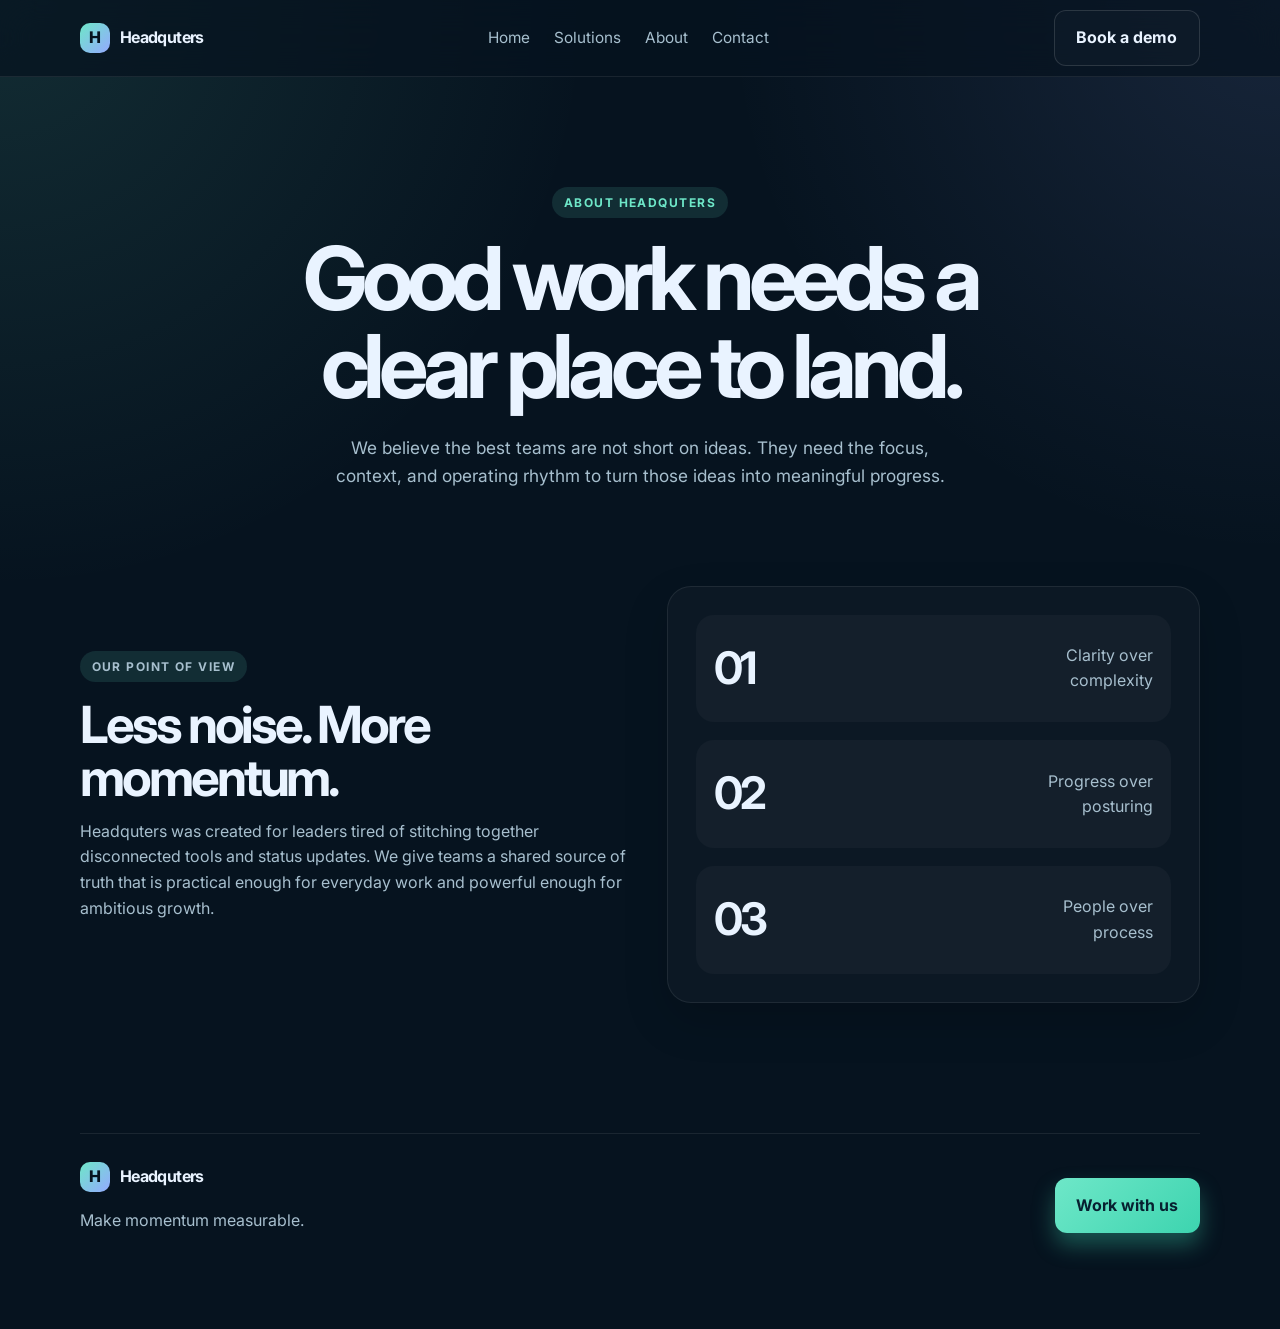
==== about.html @ bdb1400e "Build multi-page Headquters website Co-authored-by: Copilot App <223556219+Copilot@users.noreply.git" ====
<!DOCTYPE html>
<html lang="en">
  <head>
    <meta charset="UTF-8" />
    <meta name="viewport" content="width=device-width, initial-scale=1.0" />
    <meta name="description" content="Learn why Headquters exists and how we help ambitious teams create momentum." />
    <title>About | Headquters</title>
    <link rel="preconnect" href="https://fonts.googleapis.com" />
    <link rel="preconnect" href="https://fonts.gstatic.com" crossorigin />
    <link href="https://fonts.googleapis.com/css2?family=Inter:wght@400;500;600;700;800;900&display=swap" rel="stylesheet" />
    <link rel="stylesheet" href="styles.css" />
  </head>
  <body>
    <header class="site-header"><div class="container nav-wrap"><a class="brand" href="index.html"><span class="brand-mark">H</span><span>Headquters</span></a><nav class="main-nav" aria-label="Main navigation"><a href="index.html">Home</a><a href="solutions.html">Solutions</a><a href="about.html" aria-current="page">About</a><a href="contact.html">Contact</a></nav><a class="button button-ghost" href="contact.html">Book a demo</a></div></header>
    <main>
      <section class="page-hero"><div class="container narrow"><p class="eyebrow">About Headquters</p><h1>Good work needs a clear place to land.</h1><p class="lead">We believe the best teams are not short on ideas. They need the focus, context, and operating rhythm to turn those ideas into meaningful progress.</p></div></section>
      <section class="results page-section"><div class="container results-grid"><div class="results-copy"><p class="eyebrow">Our point of view</p><h2>Less noise. More momentum.</h2><p>Headquters was created for leaders tired of stitching together disconnected tools and status updates. We give teams a shared source of truth that is practical enough for everyday work and powerful enough for ambitious growth.</p></div><div class="metrics-panel reveal"><div class="metric"><strong>01</strong><span>Clarity over complexity</span></div><div class="metric"><strong>02</strong><span>Progress over posturing</span></div><div class="metric"><strong>03</strong><span>People over process</span></div></div></div></section>
    </main>
    <footer class="site-footer"><div class="container footer-wrap"><div><a class="brand" href="index.html"><span class="brand-mark">H</span><span>Headquters</span></a><p>Make momentum measurable.</p></div><a class="button button-primary" href="contact.html">Work with us</a></div></footer>
    <script src="script.js"></script>
  </body>
</html>
---- styles.css ----
:root {
  --bg: #06131f;
  --bg-soft: #0b1d2d;
  --panel: rgba(16, 30, 42, 0.84);
  --panel-strong: #112637;
  --card: #f4f8ff;
  --card-2: #eaf3ff;
  --text: #e9f3ff;
  --muted: #a7bfce;
  --primary: #6ee7c8;
  --primary-strong: #3dd4af;
  --accent: #94a9ff;
  --shadow: 0 22px 80px rgba(4, 10, 18, 0.5);
}

* {
  box-sizing: border-box;
}

html {
  scroll-behavior: smooth;
}

body {
  margin: 0;
  font-family: "Inter", sans-serif;
  background:
    radial-gradient(circle at top left, rgba(110, 231, 200, 0.12), transparent 32%),
    radial-gradient(circle at top right, rgba(148, 169, 255, 0.12), transparent 30%),
    var(--bg);
  color: var(--text);
  line-height: 1.6;
}

a {
  color: inherit;
  text-decoration: none;
}

img {
  max-width: 100%;
  display: block;
}

.container {
  width: min(1120px, calc(100% - 32px));
  margin: 0 auto;
}

.site-header {
  position: sticky;
  top: 0;
  z-index: 10;
  backdrop-filter: blur(18px);
  background: rgba(6, 19, 31, 0.72);
  border-bottom: 1px solid rgba(255, 255, 255, 0.08);
}

.nav-wrap {
  display: flex;
  align-items: center;
  justify-content: space-between;
  min-height: 76px;
  gap: 20px;
}

.brand {
  display: inline-flex;
  align-items: center;
  gap: 10px;
  font-weight: 700;
  letter-spacing: -0.04em;
}

.brand-mark {
  display: grid;
  place-items: center;
  width: 30px;
  height: 30px;
  border-radius: 10px;
  background: linear-gradient(135deg, var(--primary), var(--accent));
  color: var(--bg);
  font-weight: 800;
}

.main-nav {
  display: flex;
  align-items: center;
  gap: 24px;
  color: var(--muted);
  font-size: 0.96rem;
}

.main-nav a:hover,
.main-nav a:focus-visible {
  color: var(--text);
}

.button {
  display: inline-flex;
  align-items: center;
  justify-content: center;
  border-radius: 12px;
  padding: 0.9rem 1.35rem;
  font-weight: 700;
  transition: transform 0.2s ease, box-shadow 0.2s ease;
}

.button:hover,
.button:focus-visible {
  transform: translateY(-1px);
}

.button-primary {
  background: linear-gradient(135deg, var(--primary), var(--primary-strong));
  color: #072030;
  box-shadow: 0 12px 22px rgba(61, 212, 175, 0.35);
}

.button-secondary,
.button-ghost {
  border: 1px solid rgba(255, 255, 255, 0.13);
  background: rgba(255, 255, 255, 0.02);
  color: var(--text);
}

.hero {
  padding: 90px 0 52px;
}

.hero-grid {
  display: grid;
  grid-template-columns: 1.08fr 0.92fr;
  align-items: center;
  gap: 40px;
}

.eyebrow {
  display: inline-block;
  margin: 0 0 16px;
  border-radius: 999px;
  padding: 0.38rem 0.72rem;
  background: rgba(110, 231, 200, 0.12);
  color: var(--primary);
  font-size: 0.75rem;
  font-weight: 700;
  text-transform: uppercase;
  letter-spacing: 0.12em;
}

.hero-copy h1,
.section-heading h2,
.results-copy h2 {
  margin: 0;
  line-height: 1.02;
  letter-spacing: -0.06em;
}

.hero-copy h1 {
  max-width: 620px;
  font-size: clamp(3.1rem, 6vw, 5rem);
}

.lead {
  max-width: 620px;
  margin-top: 22px;
  color: var(--muted);
  font-size: 1.08rem;
}

.hero-actions {
  display: flex;
  flex-wrap: wrap;
  gap: 16px;
  margin-top: 30px;
}

.social-proof {
  display: flex;
  flex-wrap: wrap;
  gap: 20px;
  margin: 28px 0 0;
  padding: 0;
  list-style: none;
  color: var(--muted);
  font-size: 0.9rem;
}

.hero-visual {
  position: relative;
  display: grid;
  place-items: center;
  min-height: 520px;
}

.dashboard-card {
  position: relative;
  width: min(100%, 560px);
  padding: 18px 18px 12px;
  border: 1px solid rgba(255, 255, 255, 0.08);
  border-radius: 26px;
  background: linear-gradient(180deg, rgba(14, 26, 36, 0.58), rgba(8, 18, 28, 0.96));
  box-shadow: var(--shadow);
}

.card-header {
  display: flex;
  gap: 8px;
  padding: 4px 10px 16px;
}

.dot {
  display: inline-block;
  width: 11px;
  aspect-ratio: 1;
  border-radius: 50%;
}

.dot.red { background: #ff6b6b; }
.dot.amber { background: #f7c948; }
.dot.green { background: #53d18d; }

.chart-panel {
  padding: 20px 12px 18px;
  border-radius: 18px;
  background: rgba(255, 255, 255, 0.02);
}

.chart-bars {
  display: grid;
  grid-template-columns: repeat(6, minmax(0, 1fr));
  align-items: end;
  gap: 12px;
  height: 220px;
}

.chart-bars span {
  display: block;
  border-radius: 14px 14px 6px 6px;
  height: var(--h);
  background: linear-gradient(180deg, var(--primary), var(--accent));
  box-shadow: inset 0 1px 0 rgba(255, 255, 255, 0.25);
}

.stat-row {
  display: grid;
  grid-template-columns: repeat(2, minmax(0, 1fr));
  gap: 12px;
  padding: 16px 2px 8px;
}

.mini-stat {
  padding: 14px 16px;
  border-radius: 16px;
  background: rgba(255, 255, 255, 0.04);
}

.mini-stat.accent {
  background: rgba(110, 231, 200, 0.1);
}

.label {
  display: block;
  color: var(--muted);
  font-size: 0.74rem;
  margin-bottom: 6px;
}

.mini-stat strong {
  font-size: 1.1rem;
}

.floating-card {
  position: absolute;
  padding: 16px 18px;
  border: 1px solid rgba(255, 255, 255, 0.08);
  border-radius: 18px;
  background: rgba(10, 20, 30, 0.88);
  box-shadow: var(--shadow);
}

.floating-card p {
  margin: 0 0 4px;
  color: var(--muted);
  font-size: 0.8rem;
}

.floating-card strong {
  font-size: 1.04rem;
}

.insight-card {
  left: 10px;
  bottom: 70px;
}

.task-card {
  right: 14px;
  top: 90px;
}

.features,
.results,
.pricing {
  padding: 64px 0 12px;
}

.section-heading {
  max-width: 690px;
  margin: 0 auto 30px;
  text-align: center;
}

.section-heading h2,
.results-copy h2 {
  font-size: clamp(2.4rem, 4vw, 3.5rem);
}

.feature-grid,
.pricing-grid {
  display: grid;
  grid-template-columns: repeat(3, minmax(0, 1fr));
  gap: 24px;
}

.feature-card,
.price-card,
.metrics-panel {
  border: 1px solid rgba(255, 255, 255, 0.08);
  border-radius: 24px;
  background: rgba(14, 27, 38, 0.8);
  box-shadow: 0 18px 45px rgba(0, 0, 0, 0.16);
}

.feature-card {
  padding: 28px;
}

.icon {
  display: inline-flex;
  align-items: center;
  justify-content: center;
  width: 52px;
  height: 52px;
  border-radius: 16px;
  background: rgba(110, 231, 200, 0.1);
  color: var(--primary);
  font-weight: 800;
}

.feature-card h3 {
  margin: 18px 0 12px;
  font-size: 1.45rem;
}

.feature-card p,
.price-card ul,
.results-copy p,
.site-footer p {
  color: var(--muted);
}

.results-grid {
  display: grid;
  grid-template-columns: 1.02fr 0.98fr;
  gap: 32px;
  align-items: center;
}

.check-list {
  margin: 24px 0 0;
  padding: 0;
  list-style: none;
  display: grid;
  gap: 14px;
  color: var(--text);
}

.check-list li {
  position: relative;
  padding-left: 28px;
}

.check-list li::before {
  content: "✓";
  position: absolute;
  left: 0;
  color: var(--primary);
  font-weight: 800;
}

.metrics-panel {
  display: grid;
  gap: 18px;
  padding: 28px;
}

.metric {
  display: flex;
  align-items: center;
  justify-content: space-between;
  gap: 18px;
  padding: 18px 18px;
  border-radius: 18px;
  background: rgba(255, 255, 255, 0.03);
}

.metric strong {
  font-size: clamp(2rem, 4vw, 2.8rem);
  letter-spacing: -0.06em;
}

.metric span {
  color: var(--muted);
  max-width: 140px;
  text-align: right;
}

.price-card {
  padding: 30px 24px 26px;
}

.price-card.featured {
  background: linear-gradient(180deg, rgba(110, 231, 200, 0.08), rgba(18, 36, 49, 0.9));
  border-color: rgba(110, 231, 200, 0.45);
}

.plan-name {
  margin: 0;
  color: var(--muted);
  font-weight: 700;
  text-transform: uppercase;
  letter-spacing: 0.08em;
  font-size: 0.72rem;
}

.price {
  display: flex;
  align-items: end;
  gap: 8px;
  margin: 16px 0 18px;
  font-size: 1rem;
}

.price span {
  font-size: 2.5rem;
  font-weight: 800;
  letter-spacing: -0.08em;
}

.price-card ul {
  margin: 0 0 24px;
  padding-left: 18px;
  display: grid;
  gap: 10px;
}

.site-footer {
  padding: 50px 0 80px;
}

.page-hero {
  padding: 110px 0 72px;
  text-align: center;
}

.narrow {
  max-width: 780px;
}

.page-hero h1 {
  margin: 0;
  font-size: clamp(3rem, 7vw, 5.5rem);
  line-height: 1;
  letter-spacing: -0.07em;
}

.page-hero .lead {
  margin: 24px auto 0;
}

.page-section {
  padding: 24px 0 80px;
}

.solution-list {
  display: grid;
  gap: 18px;
}

.solution-row {
  display: grid;
  grid-template-columns: 80px 1fr;
  gap: 24px;
  align-items: start;
  padding: 34px;
  border: 1px solid rgba(255, 255, 255, 0.08);
  border-radius: 24px;
  background: rgba(14, 27, 38, 0.8);
}

.solution-row h2,
.contact-copy h2 {
  margin: 0 0 10px;
  font-size: 2rem;
  letter-spacing: -0.05em;
}

.solution-row p {
  max-width: 700px;
  margin: 0 0 16px;
  color: var(--muted);
}

.text-link {
  color: var(--primary);
  font-weight: 700;
}

.text-link span {
  display: inline-block;
  margin-left: 6px;
  transition: transform 0.2s ease;
}

.text-link:hover span {
  transform: translateX(4px);
}

.contact-grid {
  display: grid;
  grid-template-columns: 0.8fr 1.2fr;
  gap: 60px;
  align-items: start;
}

.contact-copy p {
  color: var(--muted);
}

.contact-email {
  display: inline-block;
  margin: 12px 0;
  color: var(--primary);
  font-size: 1.25rem;
  font-weight: 700;
}

.contact-detail {
  font-size: 0.9rem;
}

.contact-form {
  display: grid;
  gap: 18px;
  padding: 30px;
  border: 1px solid rgba(255, 255, 255, 0.08);
  border-radius: 24px;
  background: rgba(14, 27, 38, 0.8);
}

.contact-form label {
  display: grid;
  gap: 8px;
  color: var(--muted);
  font-size: 0.9rem;
  font-weight: 600;
}

.contact-form label span {
  color: rgba(167, 191, 206, 0.7);
  font-weight: 400;
}

.contact-form input,
.contact-form textarea,
.contact-form select {
  width: 100%;
  border: 1px solid rgba(255, 255, 255, 0.14);
  border-radius: 12px;
  padding: 13px 14px;
  background: rgba(255, 255, 255, 0.04);
  color: var(--text);
  font: inherit;
  resize: vertical;
}

.contact-form select option {
  color: #102333;
}

.contact-form input:focus,
.contact-form textarea:focus,
.contact-form select:focus {
  outline: 2px solid var(--primary);
  outline-offset: 2px;
}

.form-status {
  min-height: 1.5em;
  margin: 0;
  color: var(--primary);
  font-size: 0.9rem;
}

.footer-wrap {
  display: flex;
  align-items: center;
  justify-content: space-between;
  gap: 18px;
  padding-top: 28px;
  border-top: 1px solid rgba(255, 255, 255, 0.08);
}

.reveal {
  opacity: 0;
  transform: translateY(12px);
  transition: opacity 0.6s ease, transform 0.6s ease;
}

.reveal.visible {
  opacity: 1;
  transform: translateY(0);
}

@media (max-width: 900px) {
  .hero-grid,
  .results-grid,
  .feature-grid,
  .pricing-grid {
    grid-template-columns: 1fr;
  }

  .main-nav {
    display: none;
  }

  .hero {
    padding-top: 64px;
  }

  .hero-visual {
    min-height: 400px;
  }

  .contact-grid {
    grid-template-columns: 1fr;
    gap: 30px;
  }
}

@media (max-width: 560px) {
  .nav-wrap,
  .footer-wrap {
    flex-direction: column;
    align-items: flex-start;
  }

  .button {
    width: 100%;
  }

  .hero-actions {
    flex-direction: column;
  }

  .floating-card {
    position: static;
    margin-top: 14px;
  }

  .hero-visual {
    display: block;
  }

  .solution-row {
    grid-template-columns: 1fr;
    padding: 24px;
  }

  .page-hero {
    padding-top: 72px;
  }
}
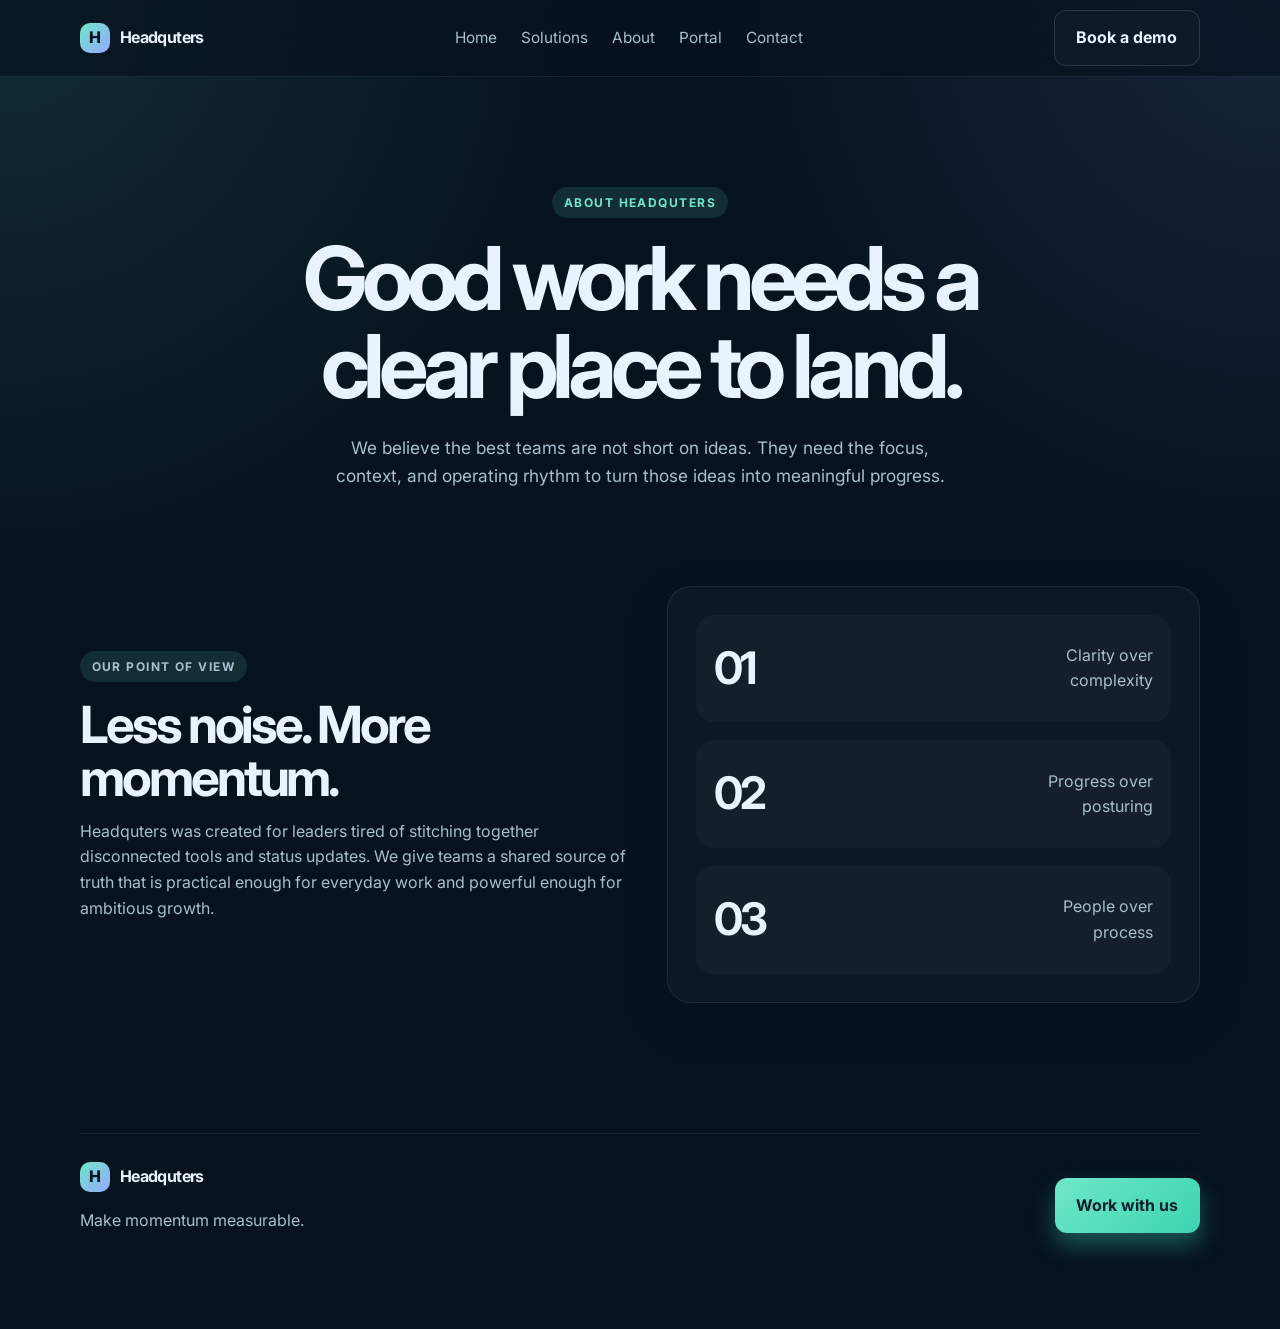
==== commit f8d40603: "Add client portal dashboard Co-authored-by: Copilot App <223556219+Copilot@users.noreply.github.com>" ====
--- a/about.html
+++ b/about.html
@@ -11,7 +11,7 @@
     <link rel="stylesheet" href="styles.css" />
   </head>
   <body>
-    <header class="site-header"><div class="container nav-wrap"><a class="brand" href="index.html"><span class="brand-mark">H</span><span>Headquters</span></a><nav class="main-nav" aria-label="Main navigation"><a href="index.html">Home</a><a href="solutions.html">Solutions</a><a href="about.html" aria-current="page">About</a><a href="contact.html">Contact</a></nav><a class="button button-ghost" href="contact.html">Book a demo</a></div></header>
+    <header class="site-header"><div class="container nav-wrap"><a class="brand" href="index.html"><span class="brand-mark">H</span><span>Headquters</span></a><nav class="main-nav" aria-label="Main navigation"><a href="index.html">Home</a><a href="solutions.html">Solutions</a><a href="about.html" aria-current="page">About</a><a href="portal.html">Portal</a><a href="contact.html">Contact</a></nav><a class="button button-ghost" href="contact.html">Book a demo</a></div></header>
     <main>
       <section class="page-hero"><div class="container narrow"><p class="eyebrow">About Headquters</p><h1>Good work needs a clear place to land.</h1><p class="lead">We believe the best teams are not short on ideas. They need the focus, context, and operating rhythm to turn those ideas into meaningful progress.</p></div></section>
       <section class="results page-section"><div class="container results-grid"><div class="results-copy"><p class="eyebrow">Our point of view</p><h2>Less noise. More momentum.</h2><p>Headquters was created for leaders tired of stitching together disconnected tools and status updates. We give teams a shared source of truth that is practical enough for everyday work and powerful enough for ambitious growth.</p></div><div class="metrics-panel reveal"><div class="metric"><strong>01</strong><span>Clarity over complexity</span></div><div class="metric"><strong>02</strong><span>Progress over posturing</span></div><div class="metric"><strong>03</strong><span>People over process</span></div></div></div></section>
--- a/styles.css
+++ b/styles.css
@@ -603,6 +603,417 @@
   font-size: 0.9rem;
 }
 
+.portal-body {
+  min-height: 100vh;
+  background: #f5f7fb;
+  color: #18263a;
+}
+
+.portal-shell {
+  display: flex;
+  min-height: 100vh;
+}
+
+.portal-sidebar {
+  display: flex;
+  width: 250px;
+  flex: 0 0 250px;
+  flex-direction: column;
+  padding: 28px 18px 20px;
+  background: #101d31;
+  color: #bdc9da;
+}
+
+.portal-brand {
+  margin: 0 10px 38px;
+  color: #f0f5fc;
+}
+
+.workspace-switcher {
+  display: flex;
+  align-items: center;
+  gap: 10px;
+  margin-bottom: 28px;
+  padding: 12px;
+  border: 1px solid rgba(255,255,255,0.1);
+  border-radius: 12px;
+  background: rgba(255,255,255,0.04);
+  font-size: 0.82rem;
+}
+
+.workspace-switcher small,
+.portal-user small {
+  display: block;
+  margin-top: 2px;
+  color: #8291a8;
+  font-size: 0.7rem;
+}
+
+.workspace-switcher strong,
+.portal-user strong {
+  display: block;
+  color: #f0f5fc;
+  font-size: 0.78rem;
+}
+
+.workspace-dot {
+  width: 26px;
+  height: 26px;
+  border-radius: 8px;
+  background: linear-gradient(135deg, #6ee7c8, #94a9ff);
+}
+
+.chevron {
+  margin-left: auto;
+  color: #7f90a8;
+}
+
+.portal-nav {
+  display: grid;
+  gap: 5px;
+}
+
+.portal-nav-link {
+  display: flex;
+  align-items: center;
+  gap: 13px;
+  border-radius: 10px;
+  padding: 12px;
+  color: #95a5bc;
+  font-size: 0.84rem;
+}
+
+.portal-nav-link span:first-child {
+  width: 18px;
+  color: #73839a;
+  font-size: 1rem;
+  text-align: center;
+}
+
+.portal-nav-link:hover,
+.portal-nav-link.active {
+  background: rgba(110, 231, 200, 0.1);
+  color: #eef6ff;
+}
+
+.portal-nav-link.active span:first-child,
+.portal-nav-link:hover span:first-child {
+  color: var(--primary);
+}
+
+.sidebar-bottom {
+  display: grid;
+  gap: 12px;
+  margin-top: auto;
+}
+
+.portal-user {
+  display: flex;
+  align-items: center;
+  gap: 10px;
+  border-top: 1px solid rgba(255,255,255,0.08);
+  padding: 18px 8px 0;
+}
+
+.portal-main {
+  min-width: 0;
+  flex: 1;
+}
+
+.portal-header {
+  display: flex;
+  align-items: center;
+  justify-content: space-between;
+  padding: 34px 5%;
+  background: #fff;
+  border-bottom: 1px solid #e6ebf3;
+}
+
+.portal-header h1 {
+  margin: 2px 0 0;
+  color: #18263a;
+  font-size: clamp(1.45rem, 3vw, 2rem);
+  letter-spacing: -0.05em;
+}
+
+.portal-header h1 span {
+  color: #efb35e;
+}
+
+.portal-kicker {
+  margin: 0;
+  color: #8b98aa;
+  font-size: 0.71rem;
+  font-weight: 700;
+  letter-spacing: 0.1em;
+  text-transform: uppercase;
+}
+
+.portal-header-actions {
+  display: flex;
+  align-items: center;
+  gap: 18px;
+}
+
+.icon-button,
+.portal-menu {
+  position: relative;
+  border: 0;
+  background: transparent;
+  color: #78879a;
+  font-size: 1.35rem;
+  cursor: pointer;
+}
+
+.icon-button i {
+  position: absolute;
+  top: 2px;
+  right: 0;
+  width: 6px;
+  height: 6px;
+  border-radius: 50%;
+  background: #ec8a76;
+}
+
+.portal-header-avatar,
+.avatar {
+  display: grid;
+  place-items: center;
+  width: 35px;
+  height: 35px;
+  flex: 0 0 35px;
+  border-radius: 50%;
+  background: #d7e4ff;
+  color: #5577b7;
+  font-size: 0.71rem;
+  font-weight: 800;
+}
+
+.portal-content {
+  width: min(1200px, calc(100% - 10%));
+  margin: 0 auto;
+  padding: 34px 0 70px;
+}
+
+.portal-hero-card {
+  display: flex;
+  align-items: center;
+  justify-content: space-between;
+  gap: 28px;
+  padding: 34px 42px;
+  border-radius: 20px;
+  background: linear-gradient(110deg, #182d48, #24405d);
+  color: #fff;
+  box-shadow: 0 18px 34px rgba(25,48,75,0.15);
+}
+
+.portal-hero-card .eyebrow {
+  margin-bottom: 12px;
+  background: rgba(110, 231, 200, 0.13);
+}
+
+.portal-hero-card h2 {
+  max-width: 500px;
+  margin: 0;
+  font-size: clamp(1.7rem, 4vw, 2.35rem);
+  letter-spacing: -0.06em;
+}
+
+.portal-hero-card p:not(.eyebrow) {
+  max-width: 540px;
+  margin: 12px 0 22px;
+  color: #b9c9da;
+  font-size: 0.88rem;
+}
+
+.button-arrow {
+  margin-left: 10px;
+}
+
+.pulse-ring {
+  display: grid;
+  place-items: center;
+  width: 132px;
+  height: 132px;
+  flex: 0 0 132px;
+  border: 8px solid rgba(110,231,200,0.16);
+  border-top-color: var(--primary);
+  border-right-color: var(--primary);
+  border-radius: 50%;
+}
+
+.pulse-ring strong {
+  display: block;
+  font-size: 1.6rem;
+  line-height: 1;
+}
+
+.pulse-ring span {
+  color: #b9c9da;
+  font-size: 0.68rem;
+}
+
+.portal-section-heading,
+.panel-heading {
+  display: flex;
+  align-items: end;
+  justify-content: space-between;
+  gap: 14px;
+}
+
+.portal-section-heading {
+  margin: 38px 0 18px;
+}
+
+.portal-section-heading h2,
+.panel-heading h2 {
+  margin: 4px 0 0;
+  color: #1d2c40;
+  font-size: 1.2rem;
+  letter-spacing: -0.04em;
+}
+
+.date-filter {
+  border: 1px solid #dde4ee;
+  border-radius: 8px;
+  padding: 9px 12px;
+  background: #fff;
+  color: #68778b;
+  font: inherit;
+  font-size: 0.75rem;
+}
+
+.date-filter span {
+  margin-left: 13px;
+}
+
+.portal-metrics {
+  display: grid;
+  grid-template-columns: repeat(3, 1fr);
+  gap: 18px;
+}
+
+.portal-metric,
+.portal-panel {
+  border: 1px solid #e4e9f0;
+  border-radius: 14px;
+  background: #fff;
+  box-shadow: 0 8px 20px rgba(42,63,91,0.03);
+}
+
+.portal-metric {
+  min-height: 165px;
+  padding: 20px;
+}
+
+.metric-top {
+  display: flex;
+  align-items: center;
+  justify-content: space-between;
+}
+
+.metric-icon {
+  display: grid;
+  place-items: center;
+  width: 31px;
+  height: 31px;
+  border-radius: 8px;
+  font-weight: 800;
+}
+
+.metric-icon.mint { background: #e0f7f1; color: #42b69c; }
+.metric-icon.purple { background: #edeaff; color: #8273e8; }
+.metric-icon.orange { background: #fff1df; color: #e9a149; }
+.trend { font-size: 0.69rem; font-weight: 700; }
+.trend.positive { color: #43b398; }
+.trend.neutral { color: #e4a34a; }
+.portal-metric > strong { display: block; margin-top: 18px; color: #1c2c43; font-size: 1.7rem; letter-spacing: -0.06em; }
+.portal-metric > span:not(.trend) { color: #8794a5; font-size: 0.75rem; }
+
+.sparkline {
+  display: flex;
+  align-items: end;
+  gap: 4px;
+  height: 28px;
+  margin-top: 10px;
+}
+
+.sparkline i {
+  display: block;
+  width: 10px;
+  height: var(--height, 50%);
+  border-radius: 4px 4px 1px 1px;
+  background: #bfe9df;
+}
+
+.sparkline i:nth-child(1) { --height: 35%; }
+.sparkline i:nth-child(2) { --height: 52%; }
+.sparkline i:nth-child(3) { --height: 45%; }
+.sparkline i:nth-child(4) { --height: 70%; }
+.sparkline i:nth-child(5) { --height: 58%; }
+.sparkline i:nth-child(6) { --height: 82%; }
+.sparkline i:nth-child(7) { --height: 100%; }
+.purple-line i { background: #cfc9ff; }
+.progress-track { height: 6px; margin-top: 22px; overflow: hidden; border-radius: 10px; background: #edf0f4; }
+.progress-track span { display: block; height: 100%; border-radius: inherit; background: #efb15c; }
+
+.portal-columns {
+  display: grid;
+  grid-template-columns: 1.2fr 0.8fr;
+  gap: 18px;
+  margin-top: 22px;
+}
+
+.portal-panel {
+  padding: 24px;
+}
+
+.initiative-list,
+.activity-list {
+  display: grid;
+  gap: 20px;
+  margin-top: 24px;
+}
+
+.initiative {
+  display: flex;
+  gap: 13px;
+}
+
+.initiative-icon {
+  display: grid;
+  place-items: center;
+  width: 35px;
+  height: 35px;
+  flex: 0 0 35px;
+  border-radius: 10px;
+  font-weight: 800;
+}
+
+.initiative-icon.launch { background: #e1f8f1; color: #43b39a; }
+.initiative-icon.target { background: #fff0dc; color: #e7a052; }
+.initiative-icon.chart { background: #eeebff; color: #8577e7; }
+.initiative-info { min-width: 0; flex: 1; }
+.initiative-title { display: flex; align-items: center; justify-content: space-between; gap: 12px; }
+.initiative-title strong { color: #2d3b4f; font-size: 0.84rem; }
+.initiative-info p { margin: 3px 0 9px; color: #909cac; font-size: 0.72rem; }
+.status { border-radius: 20px; padding: 4px 8px; font-size: 0.62rem; font-weight: 700; white-space: nowrap; }
+.status.on-track { background: #e4f7f1; color: #3eae95; }
+.status.needs-review { background: #fff0de; color: #d9974b; }
+.initiative-progress { height: 5px; overflow: hidden; border-radius: 5px; background: #eff1f5; }
+.initiative-progress span { display: block; height: 100%; border-radius: inherit; background: #70d4bc; }
+.initiative small { display: block; margin-top: 7px; color: #9aa5b4; font-size: 0.67rem; }
+
+.activity-item { display: flex; gap: 11px; align-items: flex-start; }
+.avatar.small { width: 31px; height: 31px; flex-basis: 31px; font-size: 0.6rem; }
+.purple-avatar { background: #eeeaff; color: #7e70de; }
+.orange-avatar { background: #fff0de; color: #dc9848; }
+.mint-avatar { background: #e1f8f1; color: #42ae95; }
+.activity-item p { margin: 0; color: #8491a2; font-size: 0.73rem; line-height: 1.4; }
+.activity-item b { color: #48576a; font-weight: 600; }
+.activity-item small { display: block; margin-top: 3px; color: #a6afbb; font-size: 0.65rem; }
+.portal-menu { display: none; }
+
 .footer-wrap {
   display: flex;
   align-items: center;
@@ -647,6 +1058,45 @@
     grid-template-columns: 1fr;
     gap: 30px;
   }
+
+  .portal-sidebar {
+    position: fixed;
+    z-index: 20;
+    top: 0;
+    bottom: 0;
+    left: -250px;
+    transition: left 0.25s ease;
+  }
+
+  .portal-sidebar.open {
+    left: 0;
+  }
+
+  .portal-menu {
+    display: inline-block;
+    margin-right: 14px;
+  }
+
+  .portal-header {
+    justify-content: flex-start;
+  }
+
+  .portal-header-actions {
+    margin-left: auto;
+  }
+
+  .portal-header > div:first-of-type {
+    min-width: 0;
+  }
+
+  .portal-header h1 {
+    white-space: nowrap;
+  }
+
+  .portal-metrics,
+  .portal-columns {
+    grid-template-columns: 1fr;
+  }
 }
 
 @media (max-width: 560px) {
